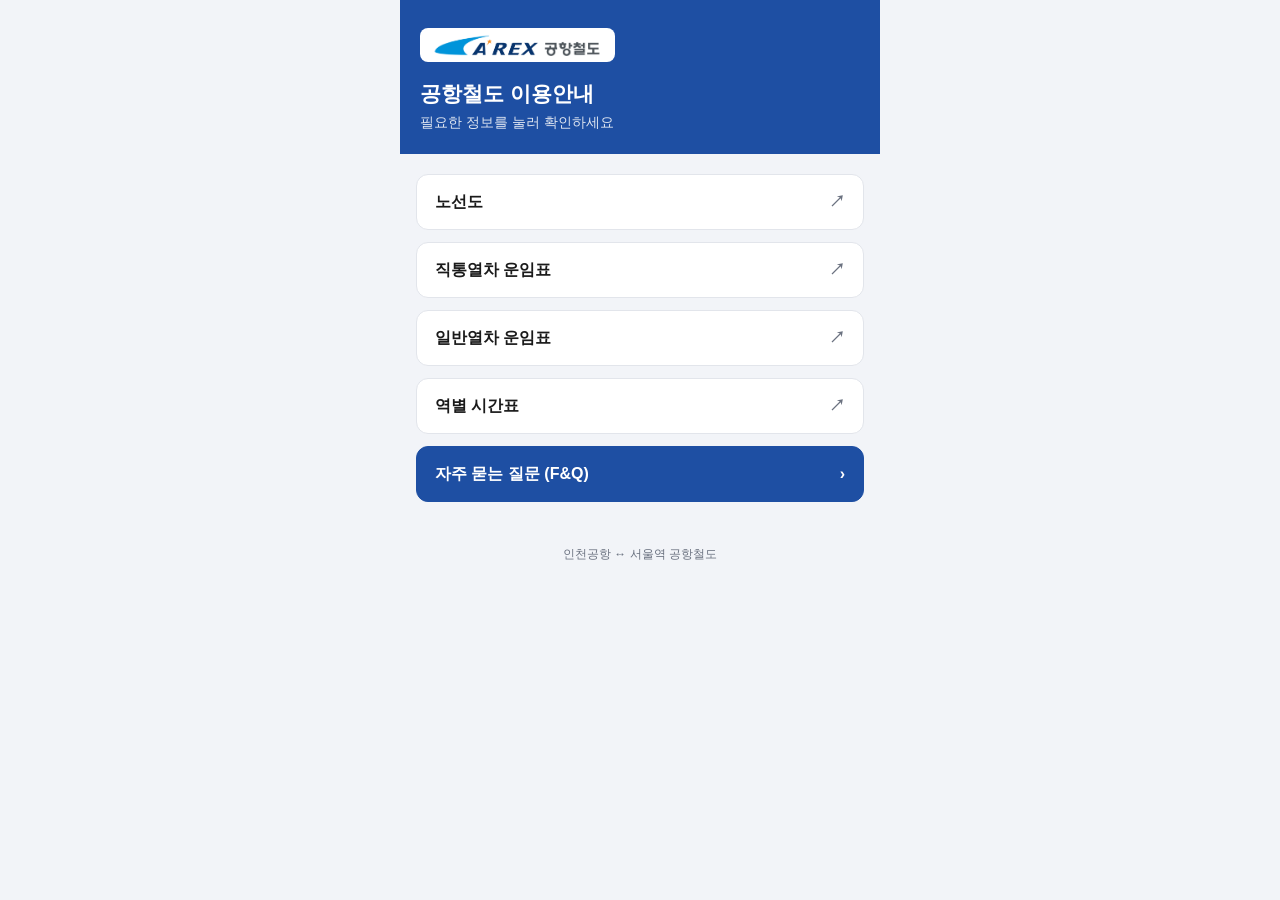
==== index.html @ a26f1ea1 "Add files via upload" ====
<!doctype html>
<html lang="ko">
<head>
<meta charset="UTF-8">
<meta name="viewport" content="width=device-width, initial-scale=1">
<title>공항철도 이용안내</title>
<link rel="stylesheet" href="style.css">
</head>
<body>
<div class="page">
  <header>
    <div class="brand-logo"><img src="images/arex-logo.jpg" alt="AREX 공항철도"></div>
    <h1>공항철도 이용안내</h1>
    <p>필요한 정보를 눌러 확인하세요</p>
  </header>
  <main>
    <ul class="link-list">
      <li>
        <a class="link-btn" href="http://www.seoulmetro.co.kr/kr/cyberStation.do" target="_blank" rel="noopener">
          <span>노선도</span>
          <span class="icon">↗</span>
        </a>
      </li>
      <li>
        <a class="link-btn" href="https://www.airportrailroad.com/train/express/introduce" target="_blank" rel="noopener">
          <span>직통열차 운임표</span>
          <span class="icon">↗</span>
        </a>
      </li>
      <li>
        <a class="link-btn" href="https://www.airportrailroad.com/train/normal/fare" target="_blank" rel="noopener">
          <span>일반열차 운임표</span>
          <span class="icon">↗</span>
        </a>
      </li>
      <li>
        <a class="link-btn" href="https://www.airportrailroad.com/train/normal/info/010/0" target="_blank" rel="noopener">
          <span>역별 시간표</span>
          <span class="icon">↗</span>
        </a>
      </li>
      <li>
        <a class="link-btn primary" href="faq.html">
          <span>자주 묻는 질문 (F&amp;Q)</span>
          <span class="icon">›</span>
        </a>
      </li>
    </ul>
  </main>
  <footer>인천공항 ↔ 서울역 공항철도</footer>
</div>
</body>
</html>
---- style.css ----
:root {
  --brand: #1e4fa3;
  --brand-dark: #163a7a;
  --bg: #f2f4f8;
  --card-bg: #ffffff;
  --text: #1a1a1a;
  --text-sub: #6b7280;
  --border: #e2e5eb;
  --placeholder-bg: #eceff3;
  --placeholder-text: #9aa1ab;
}

* {
  box-sizing: border-box;
}

body {
  margin: 0;
  min-height: 100vh;
  background: var(--bg);
  color: var(--text);
  font-family: -apple-system, BlinkMacSystemFont, "Segoe UI", "Malgun Gothic", Roboto, sans-serif;
}

.page {
  max-width: 480px;
  margin: 0 auto;
  min-height: 100vh;
  background: var(--bg);
  padding-bottom: 40px;
}

header {
  background: var(--brand);
  color: #fff;
  padding: 28px 20px 22px;
}

header .brand-logo {
  display: inline-block;
  background: #fff;
  border-radius: 8px;
  padding: 6px 12px;
  margin-bottom: 14px;
}

header .brand-logo img {
  display: block;
  height: 22px;
  width: auto;
}

header .back-link {
  display: inline-block;
  color: #fff;
  text-decoration: none;
  font-size: 15px;
  opacity: 0.9;
  margin-bottom: 10px;
}

header .back-link:active {
  opacity: 0.7;
}

header h1 {
  margin: 0;
  font-size: 21px;
  font-weight: 700;
}

header p {
  margin: 6px 0 0;
  font-size: 14px;
  opacity: 0.85;
}

main {
  padding: 20px 16px;
}

.link-list {
  list-style: none;
  margin: 0;
  padding: 0;
  display: flex;
  flex-direction: column;
  gap: 12px;
}

.link-btn {
  display: flex;
  align-items: center;
  justify-content: space-between;
  min-height: 56px;
  padding: 14px 18px;
  background: var(--card-bg);
  border: 1px solid var(--border);
  border-radius: 12px;
  color: var(--text);
  text-decoration: none;
  font-size: 16px;
  font-weight: 600;
  -webkit-tap-highlight-color: transparent;
}

.link-btn:active {
  background: #eef1f6;
}

.link-btn .icon {
  color: var(--text-sub);
  font-size: 16px;
  margin-left: 12px;
  flex-shrink: 0;
}

.link-btn.primary {
  background: var(--brand);
  border-color: var(--brand);
  color: #fff;
}

.link-btn.primary .icon {
  color: #fff;
}

.link-btn.primary:active {
  background: var(--brand-dark);
}

/* FAQ accordion items */
.faq-item {
  background: var(--card-bg);
  border: 1px solid var(--border);
  border-radius: 12px;
  overflow: hidden;
}

.faq-item + .faq-item {
  margin-top: 12px;
}

.faq-item summary {
  min-height: 56px;
  padding: 14px 18px;
  display: flex;
  align-items: center;
  justify-content: space-between;
  font-size: 16px;
  font-weight: 600;
  cursor: pointer;
  list-style: none;
  -webkit-tap-highlight-color: transparent;
}

.faq-item summary::-webkit-details-marker {
  display: none;
}

.faq-item summary .icon {
  color: var(--text-sub);
  font-size: 14px;
  margin-left: 12px;
  flex-shrink: 0;
  transition: transform 0.15s ease;
}

.faq-item[open] summary .icon {
  transform: rotate(90deg);
}

.faq-item .faq-body {
  padding: 0 18px 18px;
}

.faq-item .faq-body img {
  display: block;
  width: 100%;
  max-width: 100%;
  border-radius: 8px;
  border: 1px solid var(--border);
}

.faq-item .faq-body iframe {
  display: block;
  width: 100%;
  aspect-ratio: 16 / 9;
  border: 0;
  border-radius: 8px;
}

.placeholder {
  display: flex;
  align-items: center;
  justify-content: center;
  min-height: 140px;
  background: var(--placeholder-bg);
  color: var(--placeholder-text);
  border-radius: 8px;
  font-size: 14px;
  text-align: center;
  padding: 16px;
}

.badge-pending {
  display: inline-block;
  font-size: 11px;
  font-weight: 700;
  color: #b45309;
  background: #fef3c7;
  border-radius: 6px;
  padding: 2px 7px;
  margin-left: 8px;
}

footer {
  padding: 24px 16px 0;
  text-align: center;
  color: var(--text-sub);
  font-size: 12px;
}
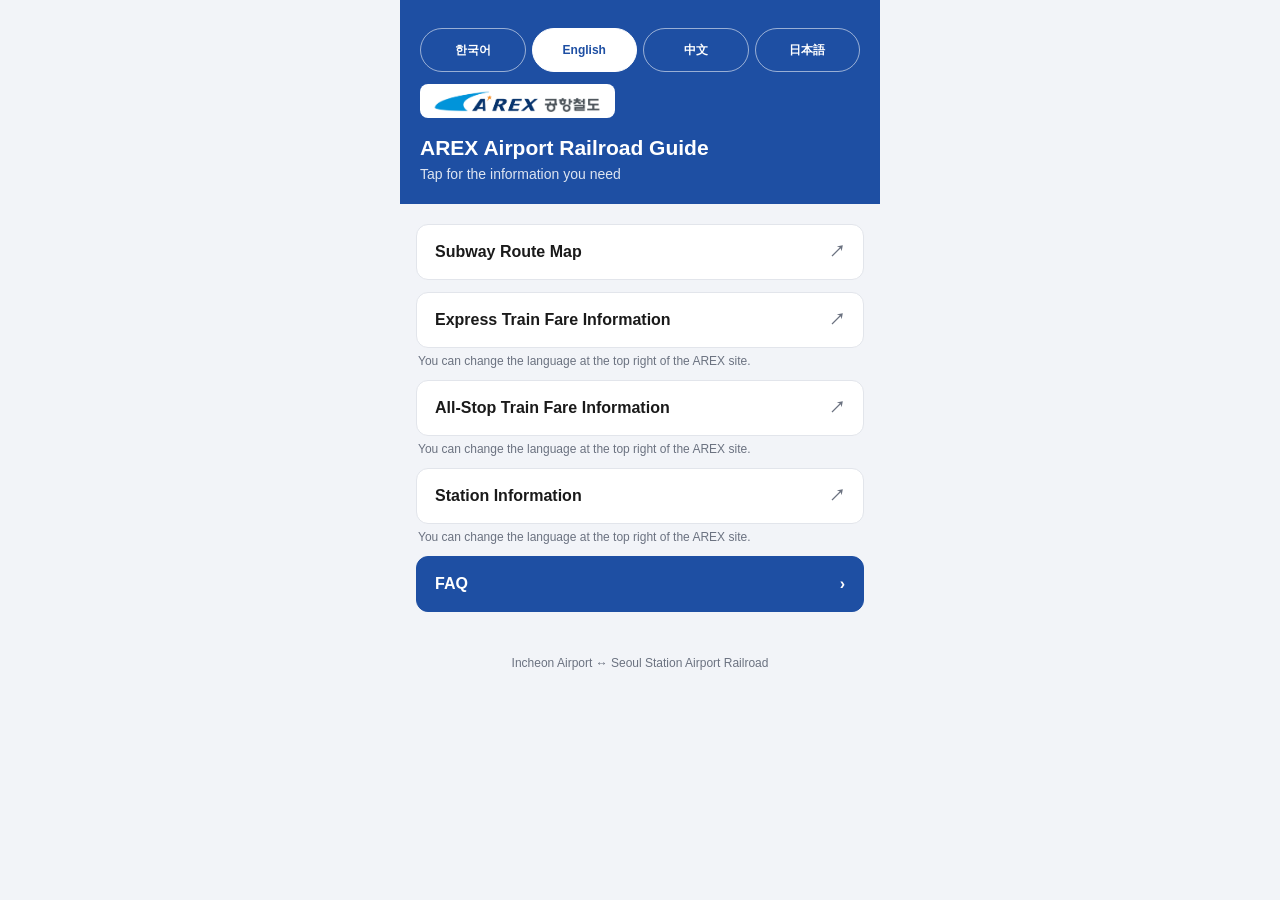
==== commit 9e940ce2: "Add files via upload" ====
--- a/index.html
+++ b/index.html
@@ -3,51 +3,62 @@
 <head>
 <meta charset="UTF-8">
 <meta name="viewport" content="width=device-width, initial-scale=1">
-<title>공항철도 이용안내</title>
+<title data-i18n="pageTitle">공항철도 이용안내</title>
 <link rel="stylesheet" href="style.css">
 </head>
 <body>
 <div class="page">
   <header>
+    <div class="lang-switch">
+      <button type="button" class="lang-pill" data-lang="ko">한국어</button>
+      <button type="button" class="lang-pill" data-lang="en">English</button>
+      <button type="button" class="lang-pill" data-lang="zh">中文</button>
+      <button type="button" class="lang-pill" data-lang="ja">日本語</button>
+    </div>
     <div class="brand-logo"><img src="images/arex-logo.jpg" alt="AREX 공항철도"></div>
-    <h1>공항철도 이용안내</h1>
-    <p>필요한 정보를 눌러 확인하세요</p>
+    <h1 data-i18n="pageTitle">공항철도 이용안내</h1>
+    <p data-i18n="pageSubtitle">필요한 정보를 눌러 확인하세요</p>
   </header>
   <main>
     <ul class="link-list">
       <li>
-        <a class="link-btn" href="http://www.seoulmetro.co.kr/kr/cyberStation.do" target="_blank" rel="noopener">
-          <span>노선도</span>
+        <a class="link-btn" data-link="routeMap" href="http://www.seoulmetro.co.kr/kr/cyberStation.do" target="_blank" rel="noopener">
+          <span data-i18n="linkRouteMap">노선도</span>
           <span class="icon">↗</span>
         </a>
       </li>
       <li>
-        <a class="link-btn" href="https://www.airportrailroad.com/train/express/introduce" target="_blank" rel="noopener">
-          <span>직통열차 운임표</span>
+        <a class="link-btn" data-link="expressFare" href="https://www.airportrailroad.com/train/express/introduce" target="_blank" rel="noopener">
+          <span data-i18n="linkExpressFare">직통열차 운임표</span>
           <span class="icon">↗</span>
         </a>
+        <p class="lang-note" data-i18n="arexLangNote" data-arex-note>AREX 사이트 우측 상단에서 언어를 변경할 수 있습니다.</p>
       </li>
       <li>
-        <a class="link-btn" href="https://www.airportrailroad.com/train/normal/fare" target="_blank" rel="noopener">
-          <span>일반열차 운임표</span>
+        <a class="link-btn" data-link="normalFare" href="https://www.airportrailroad.com/train/normal/fare" target="_blank" rel="noopener">
+          <span data-i18n="linkNormalFare">일반열차 운임표</span>
           <span class="icon">↗</span>
         </a>
+        <p class="lang-note" data-i18n="arexLangNote" data-arex-note>AREX 사이트 우측 상단에서 언어를 변경할 수 있습니다.</p>
       </li>
       <li>
-        <a class="link-btn" href="https://www.airportrailroad.com/train/normal/info/010/0" target="_blank" rel="noopener">
-          <span>역별 시간표</span>
+        <a class="link-btn" data-link="stationInfo" href="https://www.airportrailroad.com/train/normal/info/010/0" target="_blank" rel="noopener">
+          <span data-i18n="linkStationInfo">역별 시간표</span>
           <span class="icon">↗</span>
         </a>
+        <p class="lang-note" data-i18n="arexLangNote" data-arex-note>AREX 사이트 우측 상단에서 언어를 변경할 수 있습니다.</p>
       </li>
       <li>
-        <a class="link-btn primary" href="faq.html">
-          <span>자주 묻는 질문 (F&amp;Q)</span>
+        <a class="link-btn primary" href="faq.html" data-internal-link="faq.html">
+          <span data-i18n="linkFaq">자주 묻는 질문 (F&amp;Q)</span>
           <span class="icon">›</span>
         </a>
       </li>
     </ul>
   </main>
-  <footer>인천공항 ↔ 서울역 공항철도</footer>
+  <footer data-i18n="footer">인천공항 ↔ 서울역 공항철도</footer>
 </div>
+<script src="translations.js"></script>
+<script src="app.js"></script>
 </body>
 </html>
--- a/style.css
+++ b/style.css
@@ -34,6 +34,36 @@
   background: var(--brand);
   color: #fff;
   padding: 28px 20px 22px;
+}
+
+header .lang-switch {
+  display: flex;
+  gap: 6px;
+  margin-bottom: 12px;
+}
+
+header .lang-pill {
+  appearance: none;
+  display: inline-flex;
+  align-items: center;
+  justify-content: center;
+  flex: 1;
+  border: 1px solid rgba(255, 255, 255, 0.55);
+  background: transparent;
+  color: #fff;
+  font-size: 12px;
+  font-weight: 600;
+  padding: 0 8px;
+  min-height: 44px;
+  border-radius: 999px;
+  cursor: pointer;
+  -webkit-tap-highlight-color: transparent;
+}
+
+header .lang-pill.active {
+  background: #fff;
+  color: var(--brand);
+  border-color: #fff;
 }
 
 header .brand-logo {
@@ -129,6 +159,17 @@
   background: var(--brand-dark);
 }
 
+.lang-note {
+  display: none;
+  margin: 6px 2px 0;
+  font-size: 12px;
+  color: var(--text-sub);
+}
+
+.lang-note.show {
+  display: block;
+}
+
 /* FAQ accordion items */
 .faq-item {
   background: var(--card-bg);
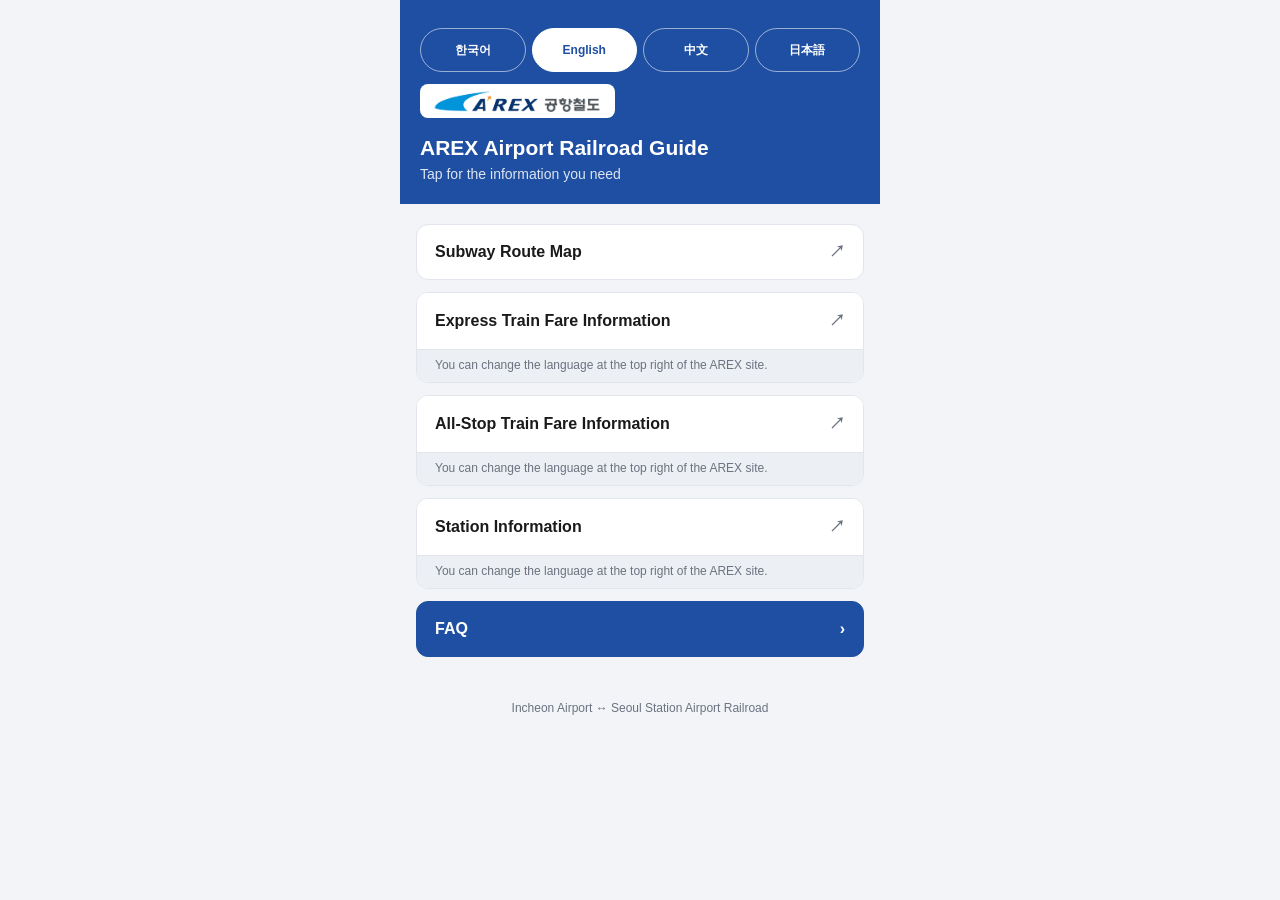
==== commit 8195bbf1: "Add files via upload" ====
--- a/index.html
+++ b/index.html
@@ -28,25 +28,31 @@
         </a>
       </li>
       <li>
-        <a class="link-btn" data-link="expressFare" href="https://www.airportrailroad.com/train/express/introduce" target="_blank" rel="noopener">
-          <span data-i18n="linkExpressFare">직통열차 운임표</span>
-          <span class="icon">↗</span>
-        </a>
-        <p class="lang-note" data-i18n="arexLangNote" data-arex-note>AREX 사이트 우측 상단에서 언어를 변경할 수 있습니다.</p>
+        <div class="link-card">
+          <a class="link-btn" data-link="expressFare" href="https://www.airportrailroad.com/train/express/introduce" target="_blank" rel="noopener">
+            <span data-i18n="linkExpressFare">직통열차 운임표</span>
+            <span class="icon">↗</span>
+          </a>
+          <p class="lang-note" data-i18n="arexLangNote" data-arex-note>AREX 사이트 우측 상단에서 언어를 변경할 수 있습니다.</p>
+        </div>
       </li>
       <li>
-        <a class="link-btn" data-link="normalFare" href="https://www.airportrailroad.com/train/normal/fare" target="_blank" rel="noopener">
-          <span data-i18n="linkNormalFare">일반열차 운임표</span>
-          <span class="icon">↗</span>
-        </a>
-        <p class="lang-note" data-i18n="arexLangNote" data-arex-note>AREX 사이트 우측 상단에서 언어를 변경할 수 있습니다.</p>
+        <div class="link-card">
+          <a class="link-btn" data-link="normalFare" href="https://www.airportrailroad.com/train/normal/fare" target="_blank" rel="noopener">
+            <span data-i18n="linkNormalFare">일반열차 운임표</span>
+            <span class="icon">↗</span>
+          </a>
+          <p class="lang-note" data-i18n="arexLangNote" data-arex-note>AREX 사이트 우측 상단에서 언어를 변경할 수 있습니다.</p>
+        </div>
       </li>
       <li>
-        <a class="link-btn" data-link="stationInfo" href="https://www.airportrailroad.com/train/normal/info/010/0" target="_blank" rel="noopener">
-          <span data-i18n="linkStationInfo">역별 시간표</span>
-          <span class="icon">↗</span>
-        </a>
-        <p class="lang-note" data-i18n="arexLangNote" data-arex-note>AREX 사이트 우측 상단에서 언어를 변경할 수 있습니다.</p>
+        <div class="link-card">
+          <a class="link-btn" data-link="stationInfo" href="https://www.airportrailroad.com/train/normal/info/010/0" target="_blank" rel="noopener">
+            <span data-i18n="linkStationInfo">역별 시간표</span>
+            <span class="icon">↗</span>
+          </a>
+          <p class="lang-note" data-i18n="arexLangNote" data-arex-note>AREX 사이트 우측 상단에서 언어를 변경할 수 있습니다.</p>
+        </div>
       </li>
       <li>
         <a class="link-btn primary" href="faq.html" data-internal-link="faq.html">
--- a/style.css
+++ b/style.css
@@ -134,6 +134,18 @@
   -webkit-tap-highlight-color: transparent;
 }
 
+.link-card {
+  background: var(--card-bg);
+  border: 1px solid var(--border);
+  border-radius: 12px;
+  overflow: hidden;
+}
+
+.link-card .link-btn {
+  border: none;
+  border-radius: 0;
+}
+
 .link-btn:active {
   background: #eef1f6;
 }
@@ -161,7 +173,10 @@
 
 .lang-note {
   display: none;
-  margin: 6px 2px 0;
+  margin: 0;
+  padding: 8px 18px 10px;
+  border-top: 1px solid var(--border);
+  background: var(--placeholder-bg);
   font-size: 12px;
   color: var(--text-sub);
 }
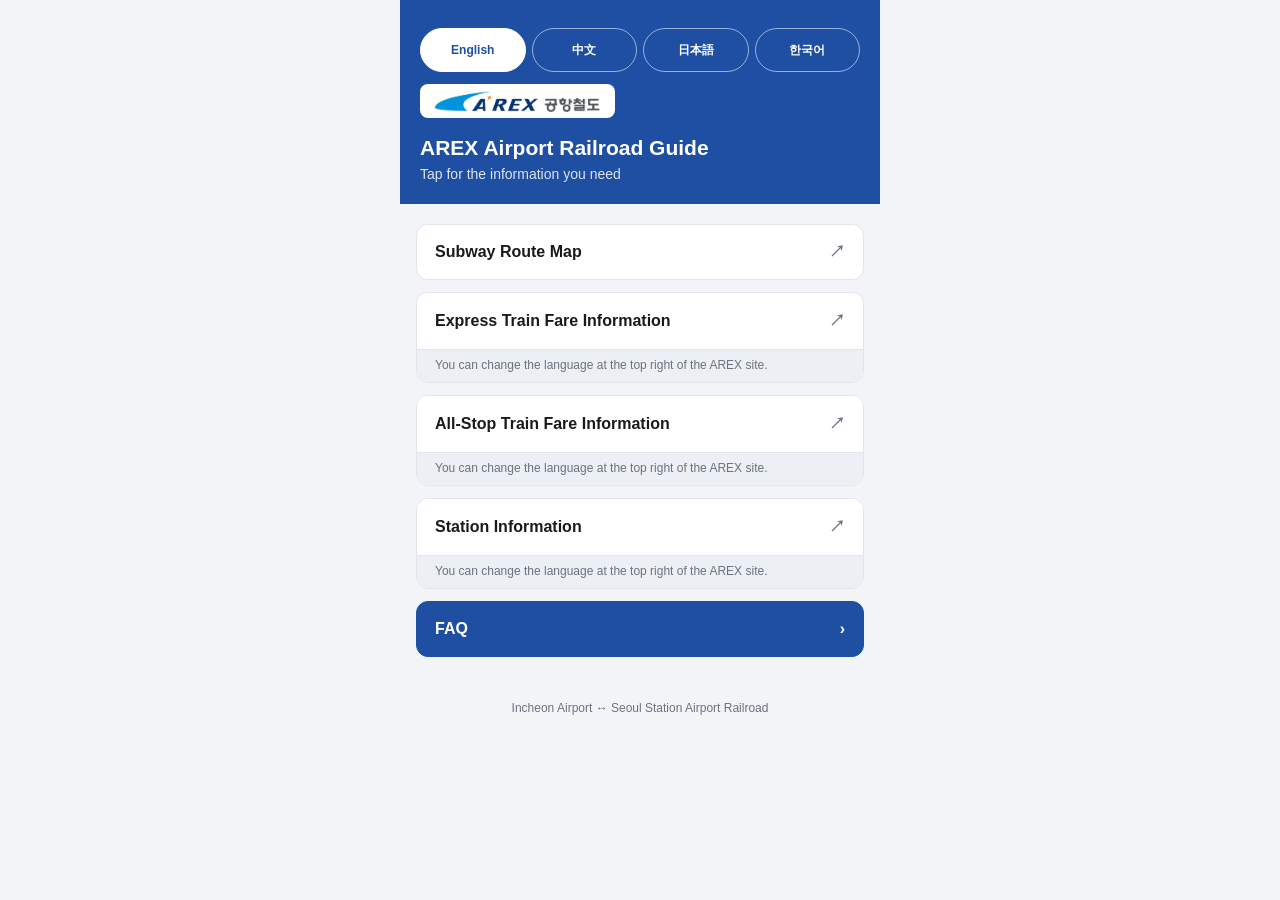
==== commit f193141b: "Add files via upload" ====
--- a/index.html
+++ b/index.html
@@ -10,10 +10,10 @@
 <div class="page">
   <header>
     <div class="lang-switch">
-      <button type="button" class="lang-pill" data-lang="ko">한국어</button>
       <button type="button" class="lang-pill" data-lang="en">English</button>
       <button type="button" class="lang-pill" data-lang="zh">中文</button>
       <button type="button" class="lang-pill" data-lang="ja">日本語</button>
+      <button type="button" class="lang-pill" data-lang="ko">한국어</button>
     </div>
     <div class="brand-logo"><img src="images/arex-logo.jpg" alt="AREX 공항철도"></div>
     <h1 data-i18n="pageTitle">공항철도 이용안내</h1>
--- a/style.css
+++ b/style.css
@@ -238,6 +238,10 @@
   border: 1px solid var(--border);
 }
 
+.faq-item .faq-body img + img {
+  margin-top: 10px;
+}
+
 .faq-item .faq-body iframe {
   display: block;
   width: 100%;
